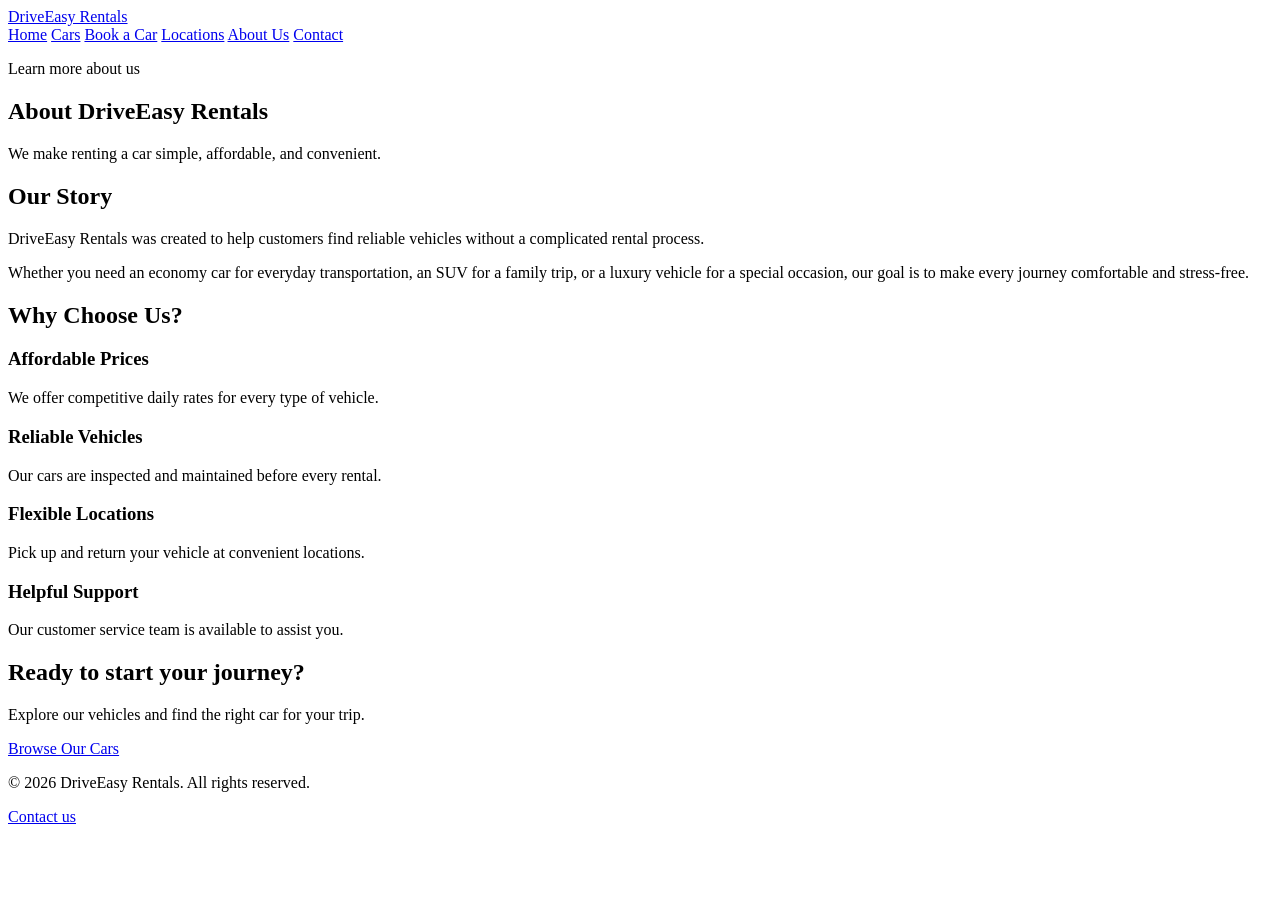
==== pages/about.html @ a37e5bad "Added aobut page" ====
<!DOCTYPE html>
<html lang="en">
  <head>
    <!-- Basic document information -->
    <meta charset="utf-8" />
    <meta name="viewport" content="width=device-width, initial-scale=1" />

    <title>About Us | DriveEasy Rentals</title>

    <!-- Link to the shared stylesheet -->
    <link rel="stylesheet" href="../css/styles.css" />
  </head>

  <body>
    <!-- Website header -->
    <header class="site-header">
      <a class="logo" href="../index.html">DriveEasy Rentals</a>

      <!-- Main navigation -->
      <nav aria-label="Main navigation">
        <a href="../index.html">Home</a>
        <a href="cars.html">Cars</a>
        <a href="booking.html">Book a Car</a>
        <a href="locations.html">Locations</a>
        <a href="about.html">About Us</a>
        <a href="contact.html">Contact</a>
      </nav>
    </header>

    <main>
      <!-- Page introduction -->
      <section class="page-intro">
        <p class="eyebrow">Learn more about us</p>
        <h1>About DriveEasy Rentals</h1>
        <p>
          We make renting a car simple, affordable, and convenient.
        </p>
      </section>

      <!-- Company story -->
      <section class="content-section">
        <h2>Our Story</h2>

        <p>
          DriveEasy Rentals was created to help customers find reliable
          vehicles without a complicated rental process.
        </p>

        <p>
          Whether you need an economy car for everyday transportation, an SUV
          for a family trip, or a luxury vehicle for a special occasion, our
          goal is to make every journey comfortable and stress-free.
        </p>
      </section>

      <!-- Company benefits -->
      <section class="content-section">
        <h2>Why Choose Us?</h2>

        <div class="benefits-grid">
          <article class="benefit-card">
            <h3>Affordable Prices</h3>
            <p>
              We offer competitive daily rates for every type of vehicle.
            </p>
          </article>

          <article class="benefit-card">
            <h3>Reliable Vehicles</h3>
            <p>
              Our cars are inspected and maintained before every rental.
            </p>
          </article>

          <article class="benefit-card">
            <h3>Flexible Locations</h3>
            <p>
              Pick up and return your vehicle at convenient locations.
            </p>
          </article>

          <article class="benefit-card">
            <h3>Helpful Support</h3>
            <p>
              Our customer service team is available to assist you.
            </p>
          </article>
        </div>
      </section>

      <!-- Call-to-action section -->
      <section class="call-to-action">
        <h2>Ready to start your journey?</h2>
        <p>Explore our vehicles and find the right car for your trip.</p>
        <a class="button" href="cars.html">Browse Our Cars</a>
      </section>
    </main>

    <!-- Website footer -->
    <footer class="site-footer">
      <p>&copy; 2026 DriveEasy Rentals. All rights reserved.</p>
      <a href="contact.html">Contact us</a>
    </footer>
  </body>
</html>
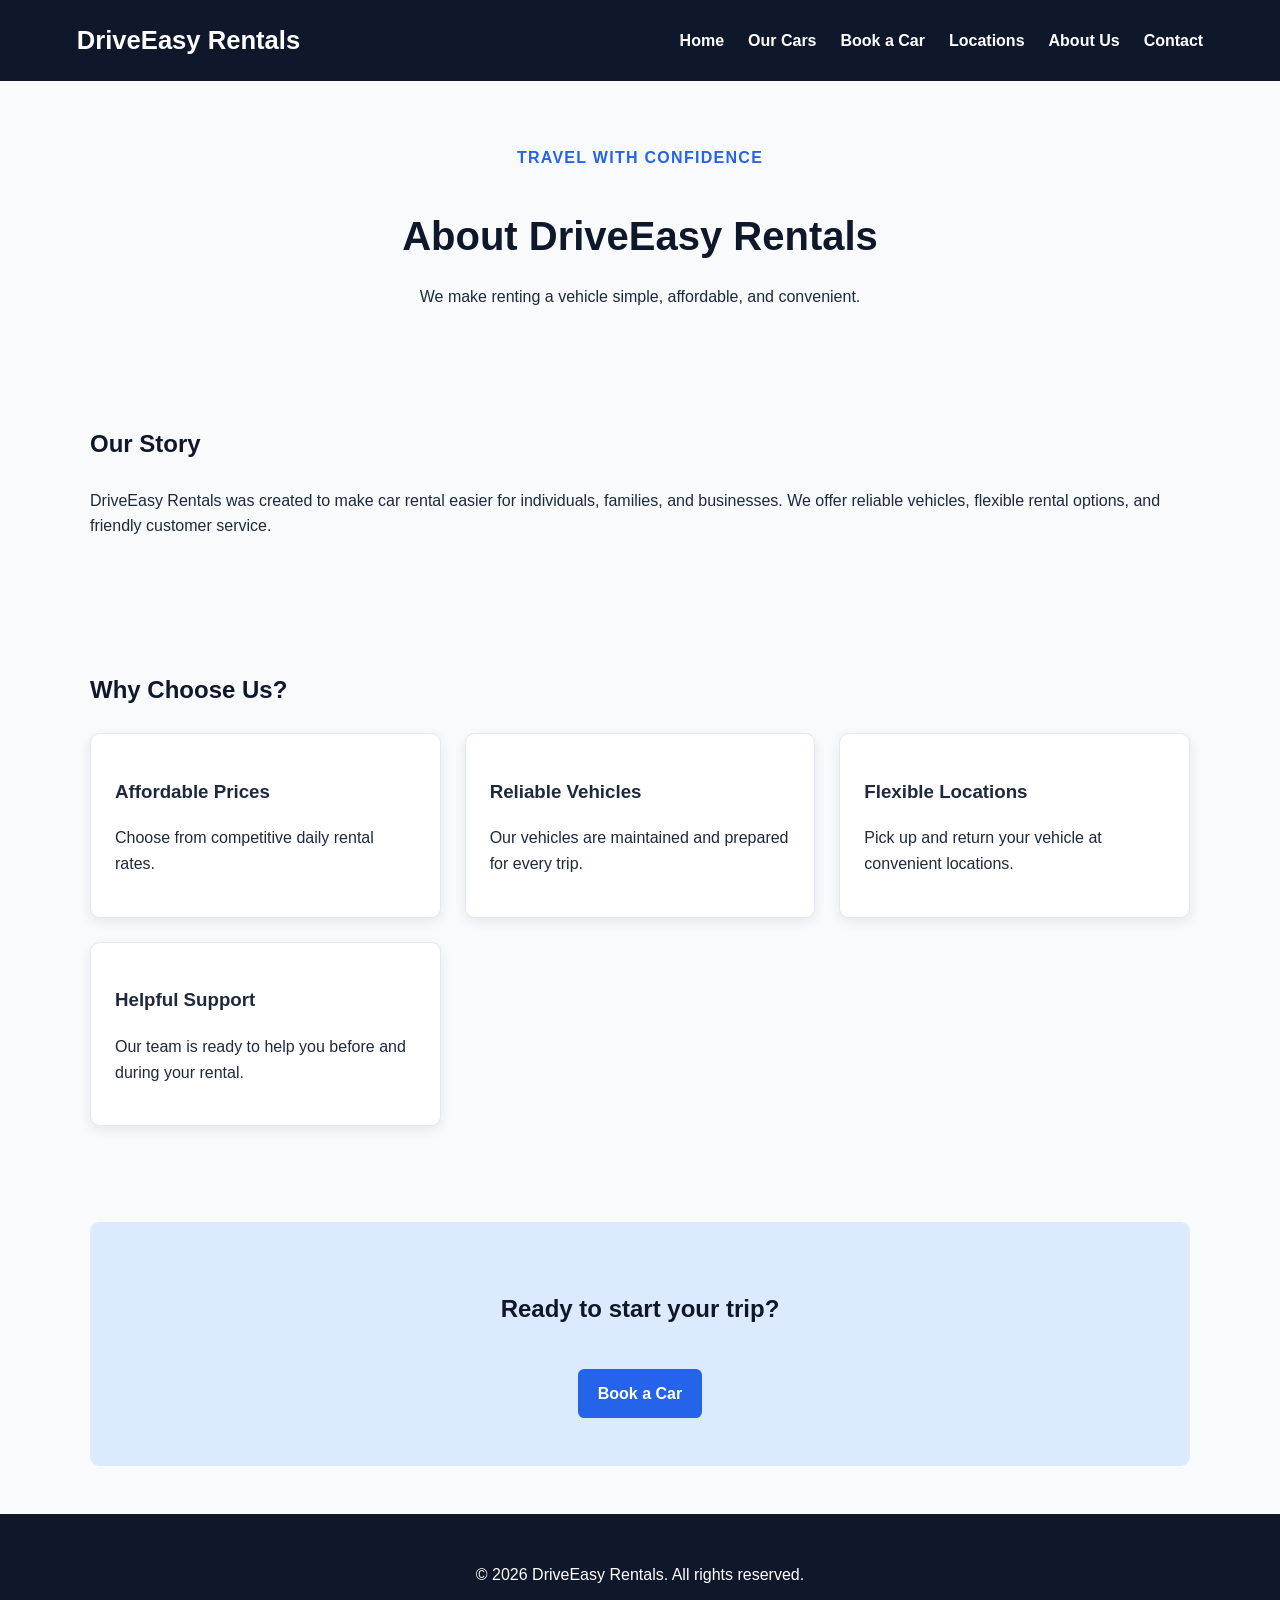
==== commit ae60fb32: "Added the remaning pages and css style" ====
--- a/pages/about.html
+++ b/pages/about.html
@@ -1,13 +1,9 @@
 <!DOCTYPE html>
 <html lang="en">
   <head>
-    <!-- Basic document information -->
-    <meta charset="utf-8" />
-    <meta name="viewport" content="width=device-width, initial-scale=1" />
-
-    <title>About Us | DriveEasy Rentals</title>
-
-    <!-- Link to the shared stylesheet -->
+    <meta charset="UTF-8" />
+    <meta name="viewport" content="width=device-width, initial-scale=1.0" />
+    <title>DriveEasy Rentals | About Us</title>
     <link rel="stylesheet" href="../css/styles.css" />
   </head>
 
@@ -17,39 +13,35 @@
       <a class="logo" href="../index.html">DriveEasy Rentals</a>
 
       <!-- Main navigation -->
-      <nav aria-label="Main navigation">
-        <a href="../index.html">Home</a>
-        <a href="cars.html">Cars</a>
-        <a href="booking.html">Book a Car</a>
-        <a href="locations.html">Locations</a>
-        <a href="about.html">About Us</a>
-        <a href="contact.html">Contact</a>
+      <nav>
+        <ul>
+          <li><a href="../index.html">Home</a></li>
+          <li><a href="cars.html">Our Cars</a></li>
+          <li><a href="booking.html">Book a Car</a></li>
+          <li><a href="locations.html">Locations</a></li>
+          <li><a href="about.html">About Us</a></li>
+          <li><a href="contact.html">Contact</a></li>
+        </ul>
       </nav>
     </header>
 
     <main>
-      <!-- Page introduction -->
+      <!-- About introduction -->
       <section class="page-intro">
-        <p class="eyebrow">Learn more about us</p>
+        <p class="eyebrow">Travel with confidence</p>
         <h1>About DriveEasy Rentals</h1>
         <p>
-          We make renting a car simple, affordable, and convenient.
+          We make renting a vehicle simple, affordable, and convenient.
         </p>
       </section>
 
       <!-- Company story -->
       <section class="content-section">
         <h2>Our Story</h2>
-
         <p>
-          DriveEasy Rentals was created to help customers find reliable
-          vehicles without a complicated rental process.
-        </p>
-
-        <p>
-          Whether you need an economy car for everyday transportation, an SUV
-          for a family trip, or a luxury vehicle for a special occasion, our
-          goal is to make every journey comfortable and stress-free.
+          DriveEasy Rentals was created to make car rental easier for
+          individuals, families, and businesses. We offer reliable vehicles,
+          flexible rental options, and friendly customer service.
         </p>
       </section>
 
@@ -60,46 +52,36 @@
         <div class="benefits-grid">
           <article class="benefit-card">
             <h3>Affordable Prices</h3>
-            <p>
-              We offer competitive daily rates for every type of vehicle.
-            </p>
+            <p>Choose from competitive daily rental rates.</p>
           </article>
 
           <article class="benefit-card">
             <h3>Reliable Vehicles</h3>
-            <p>
-              Our cars are inspected and maintained before every rental.
-            </p>
+            <p>Our vehicles are maintained and prepared for every trip.</p>
           </article>
 
           <article class="benefit-card">
             <h3>Flexible Locations</h3>
-            <p>
-              Pick up and return your vehicle at convenient locations.
-            </p>
+            <p>Pick up and return your vehicle at convenient locations.</p>
           </article>
 
           <article class="benefit-card">
             <h3>Helpful Support</h3>
-            <p>
-              Our customer service team is available to assist you.
-            </p>
+            <p>Our team is ready to help you before and during your rental.</p>
           </article>
         </div>
       </section>
 
-      <!-- Call-to-action section -->
+      <!-- Call to action -->
       <section class="call-to-action">
-        <h2>Ready to start your journey?</h2>
-        <p>Explore our vehicles and find the right car for your trip.</p>
-        <a class="button" href="cars.html">Browse Our Cars</a>
+        <h2>Ready to start your trip?</h2>
+        <a class="button" href="booking.html">Book a Car</a>
       </section>
     </main>
 
     <!-- Website footer -->
     <footer class="site-footer">
       <p>&copy; 2026 DriveEasy Rentals. All rights reserved.</p>
-      <a href="contact.html">Contact us</a>
     </footer>
   </body>
 </html>
--- a/css/styles.css
+++ b/css/styles.css
@@ -0,0 +1,300 @@
+/* Basic page styles */
+
+* {
+  box-sizing: border-box;
+}
+
+body {
+  margin: 0;
+  font-family: Arial, sans-serif;
+  line-height: 1.6;
+  color: #1e293b;
+  background-color: #f8fafc;
+}
+
+a {
+  color: #2563eb;
+  text-decoration: none;
+}
+
+a:hover {
+  text-decoration: underline;
+}
+
+img {
+  max-width: 100%;
+}
+
+/* Header */
+
+.site-header {
+  display: flex;
+  align-items: center;
+  justify-content: space-between;
+  gap: 2rem;
+  padding: 1.25rem 6%;
+  background-color: #0f172a;
+  color: white;
+}
+
+.logo {
+  color: white;
+  font-size: 1.6rem;
+  font-weight: bold;
+  white-space: nowrap;
+}
+
+/* Navigation */
+
+.site-header nav ul {
+  display: flex;
+  align-items: center;
+  gap: 1.5rem;
+  list-style: none;
+  margin: 0;
+  padding: 0;
+}
+
+.site-header nav a {
+  color: white;
+  font-weight: bold;
+  white-space: nowrap;
+}
+
+.site-header nav a:hover {
+  color: #93c5fd;
+  text-decoration: none;
+}
+
+/* Main content */
+
+main {
+  width: min(1100px, 90%);
+  margin: 0 auto;
+}
+
+.hero {
+  padding: 5rem 1rem;
+  text-align: center;
+  background-color: #dbeafe;
+}
+
+.hero-content {
+  max-width: 700px;
+  margin: 0 auto;
+}
+
+.eyebrow {
+  color: #2563eb;
+  font-weight: bold;
+  text-transform: uppercase;
+  letter-spacing: 0.08em;
+}
+
+.page-intro {
+  padding: 3rem 0 2rem;
+  text-align: center;
+}
+
+.page-intro h1,
+.hero h1 {
+  color: #0f172a;
+  font-size: 2.5rem;
+  margin-bottom: 1rem;
+}
+
+section h2 {
+  color: #0f172a;
+  margin-bottom: 1.5rem;
+}
+
+/* Buttons */
+
+.button {
+  display: inline-block;
+  margin-top: 1rem;
+  padding: 0.75rem 1.25rem;
+  border-radius: 0.4rem;
+  background-color: #2563eb;
+  color: white;
+  font-weight: bold;
+}
+
+.button:hover {
+  background-color: #1d4ed8;
+  text-decoration: none;
+}
+
+/* Sections */
+
+.categories,
+.car-category,
+.locations-section,
+.contact-section,
+.booking-section,
+.content-section {
+  padding: 3rem 0;
+}
+
+/* Card layouts */
+
+.category-grid,
+.car-grid,
+.location-grid,
+.benefits-grid,
+.contact-grid {
+  display: grid;
+  grid-template-columns: repeat(3, 1fr);
+  gap: 1.5rem;
+}
+
+.category-card,
+.car-card,
+.location-card,
+.benefit-card,
+.contact-card {
+  padding: 1.5rem;
+  background-color: white;
+  border: 1px solid #e2e8f0;
+  border-radius: 0.6rem;
+  box-shadow: 0 4px 12px rgba(15, 23, 42, 0.08);
+}
+
+.category-card:hover,
+.car-card:hover,
+.location-card:hover {
+  transform: translateY(-4px);
+  transition: 0.2s ease;
+}
+
+/* Car cards */
+
+.car-category {
+  border-bottom: 1px solid #e2e8f0;
+}
+
+.car-card h3 {
+  margin-top: 0;
+  color: #0f172a;
+}
+
+.price {
+  color: #2563eb;
+  font-size: 1.25rem;
+  font-weight: bold;
+}
+
+/* Forms */
+
+.booking-form,
+.contact-form {
+  max-width: 700px;
+  margin: 0 auto;
+  padding: 2rem;
+  background-color: white;
+  border-radius: 0.6rem;
+  box-shadow: 0 4px 12px rgba(15, 23, 42, 0.08);
+}
+
+.booking-form label,
+.contact-form label {
+  display: block;
+  margin-top: 1rem;
+  font-weight: bold;
+}
+
+.booking-form input,
+.booking-form select,
+.booking-form textarea,
+.contact-form input,
+.contact-form textarea {
+  width: 100%;
+  margin-top: 0.4rem;
+  padding: 0.75rem;
+  border: 1px solid #cbd5e1;
+  border-radius: 0.35rem;
+  font: inherit;
+}
+
+.booking-form input:focus,
+.booking-form select:focus,
+.booking-form textarea:focus,
+.contact-form input:focus,
+.contact-form textarea:focus {
+  outline: 2px solid #93c5fd;
+  border-color: #2563eb;
+}
+
+textarea {
+  min-height: 120px;
+  resize: vertical;
+}
+
+/* Call-to-action area */
+
+.call-to-action {
+  margin: 3rem 0;
+  padding: 3rem 1rem;
+  text-align: center;
+  background-color: #dbeafe;
+  border-radius: 0.6rem;
+}
+
+/* Footer */
+
+.site-footer {
+  margin-top: 3rem;
+  padding: 2rem 6%;
+  background-color: #0f172a;
+  color: white;
+  text-align: center;
+}
+
+.site-footer a {
+  color: #93c5fd;
+}
+
+/* Tablet screen */
+
+@media (max-width: 800px) {
+  .category-grid,
+  .car-grid,
+  .location-grid,
+  .benefits-grid,
+  .contact-grid {
+    grid-template-columns: repeat(2, 1fr);
+  }
+}
+
+/* Phone screen */
+
+@media (max-width: 550px) {
+  .site-header {
+    flex-direction: column;
+    align-items: flex-start;
+    gap: 1rem;
+  }
+
+  .site-header nav ul {
+    flex-direction: column;
+    align-items: flex-start;
+    gap: 0.7rem;
+  }
+
+  .category-grid,
+  .car-grid,
+  .location-grid,
+  .benefits-grid,
+  .contact-grid {
+    grid-template-columns: 1fr;
+  }
+
+  .page-intro h1,
+  .hero h1 {
+    font-size: 2rem;
+  }
+
+  .hero {
+    padding: 3rem 1rem;
+  }
+}
